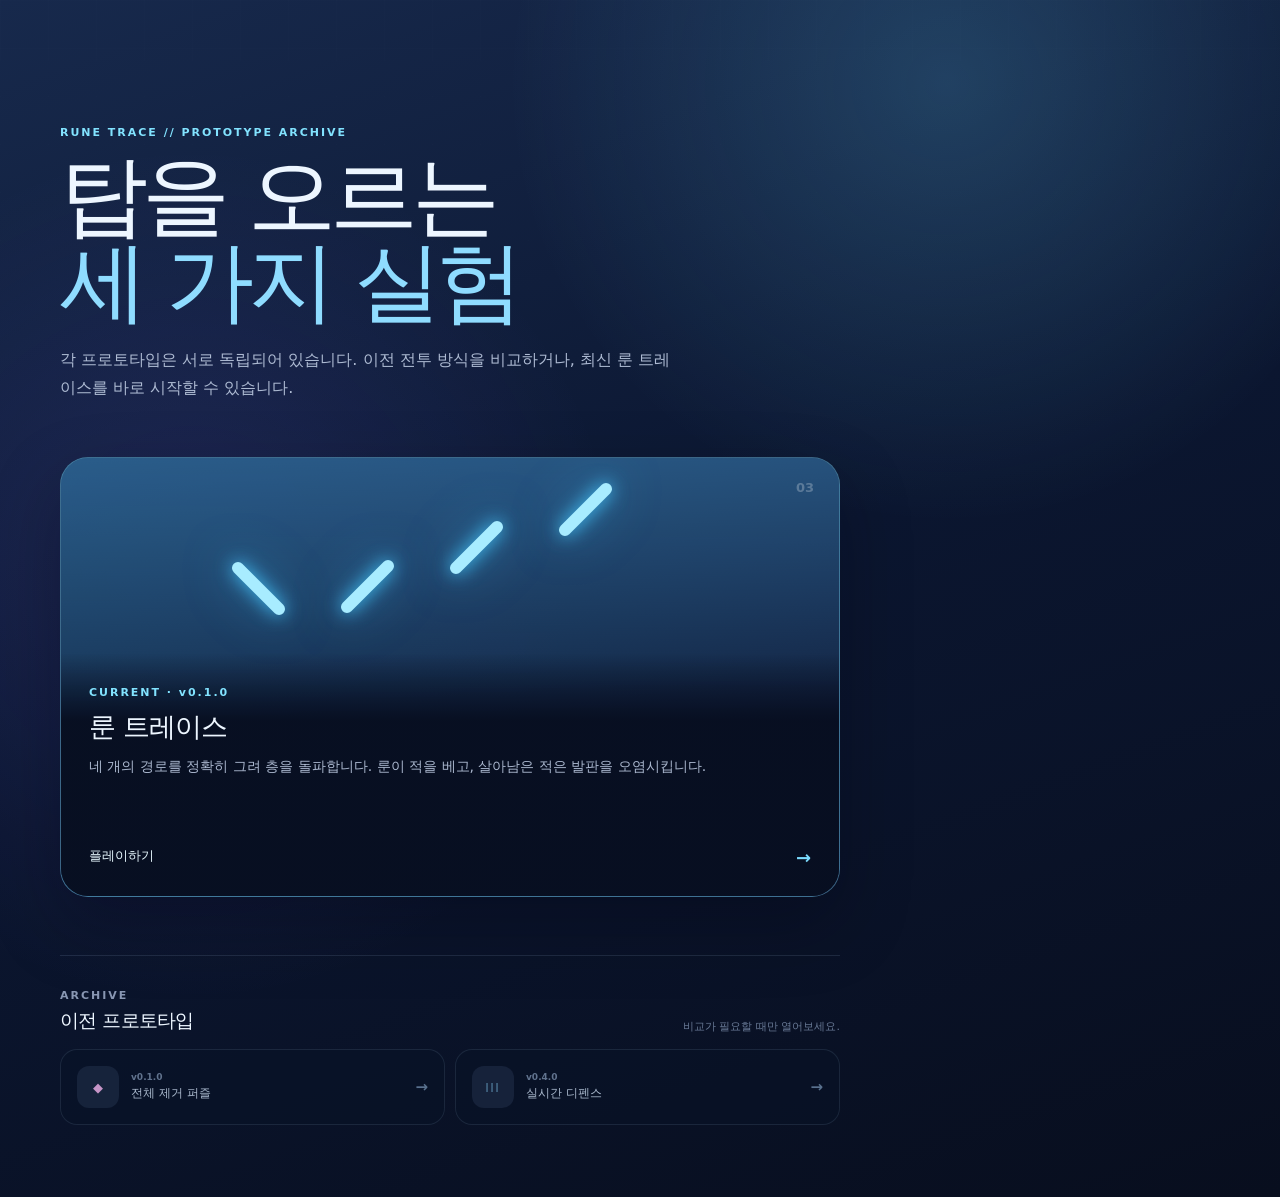
==== index.html @ 78341d70 "Implement v0.1.0 abilities and moving bosses" ====
<!doctype html>
<html lang="ko">
<head>
  <meta charset="utf-8">
  <meta name="viewport" content="width=device-width, initial-scale=1">
  <meta name="theme-color" content="#111b34">
  <title>룬 트레이스 — 프로토타입 허브</title>
  <link rel="stylesheet" href="./hub.css?v=1">
</head>
<body>
  <main class="hub">
    <header class="hero">
      <p class="eyebrow">RUNE TRACE // PROTOTYPE ARCHIVE</p>
      <h1>탑을 오르는<br><em>세 가지 실험</em></h1>
      <p class="intro">각 프로토타입은 서로 독립되어 있습니다. 이전 전투 방식을 비교하거나, 최신 룬 트레이스를 바로 시작할 수 있습니다.</p>
    </header>

    <section class="current-prototype" aria-label="현재 프로토타입">
      <a class="prototype-card is-current" href="./rune-trace/index.html">
        <span class="card-number">03</span>
        <div class="card-art rune-art" aria-hidden="true">
          <i></i><i></i><i></i><i></i>
        </div>
        <div class="card-copy">
          <span class="status">CURRENT · v0.1.0</span>
          <h2>룬 트레이스</h2>
          <p>네 개의 경로를 정확히 그려 층을 돌파합니다. 룬이 적을 베고, 살아남은 적은 발판을 오염시킵니다.</p>
          <strong>플레이하기 <b>→</b></strong>
        </div>
      </a>
    </section>

    <section class="archive-section" aria-label="이전 프로토타입 보관함">
      <div class="archive-heading">
        <div>
          <span class="status archived">ARCHIVE</span>
          <h2>이전 프로토타입</h2>
        </div>
        <p>비교가 필요할 때만 열어보세요.</p>
      </div>
      <div class="archive-list">
        <a class="archive-card" href="./archive/clear-all-v0.1.0/index.html">
          <span class="archive-icon clear-icon" aria-hidden="true">◆</span>
          <div>
            <small>v0.1.0</small>
            <strong>전체 제거 퍼즐</strong>
          </div>
          <b>→</b>
        </a>
        <a class="archive-card" href="./archive/realtime-defense-v0.4.0/index.html">
          <span class="archive-icon defense-icon" aria-hidden="true">|||</span>
          <div>
            <small>v0.4.0</small>
            <strong>실시간 디펜스</strong>
          </div>
          <b>→</b>
        </a>
      </div>
    </section>
  </main>
</body>
</html>
---- hub.css ----
:root {
  color-scheme: dark;
  font-family: "Pretendard", "Noto Sans KR", system-ui, sans-serif;
  background: #0a1225;
  color: #edf6ff;
  font-synthesis: none;
}

* {
  box-sizing: border-box;
}

body {
  min-width: 320px;
  min-height: 100vh;
  margin: 0;
  background:
    radial-gradient(circle at 74% 7%, rgba(103, 210, 255, .19), transparent 30%),
    radial-gradient(circle at 15% 48%, rgba(125, 101, 255, .13), transparent 34%),
    linear-gradient(160deg, #17294c 0%, #0b1630 50%, #080e1e 100%);
}

body::before {
  position: fixed;
  inset: 0;
  pointer-events: none;
  content: "";
  opacity: .38;
  background-image:
    linear-gradient(rgba(255,255,255,.025) 1px, transparent 1px),
    linear-gradient(90deg, rgba(255,255,255,.025) 1px, transparent 1px);
  background-size: 48px 48px;
  mask-image: linear-gradient(to bottom, black, transparent 80%);
}

.hub {
  position: relative;
  width: min(1160px, calc(100% - 40px));
  margin: 0 auto;
  padding: clamp(58px, 9vw, 118px) 0 72px;
}

.hero {
  max-width: 760px;
  margin-bottom: 54px;
}

.eyebrow,
.status {
  color: #82e3ff;
  font-size: 11px;
  font-weight: 900;
  letter-spacing: .18em;
}

h1 {
  margin: 14px 0 20px;
  font-size: clamp(44px, 8vw, 88px);
  line-height: .98;
  letter-spacing: -.07em;
}

h1 em {
  color: #8fdcff;
  font-style: normal;
}

.intro {
  max-width: 620px;
  margin: 0;
  color: #adbad2;
  font-size: 16px;
  line-height: 1.8;
}

.current-prototype {
  width: min(100%, 780px);
}

.prototype-card {
  position: relative;
  display: flex;
  min-height: 440px;
  overflow: hidden;
  border: 1px solid rgba(184, 222, 255, .15);
  border-radius: 28px;
  color: inherit;
  text-decoration: none;
  background: rgba(15, 28, 55, .76);
  box-shadow: 0 28px 70px rgba(0, 5, 18, .28);
  transition: transform .24s ease, border-color .24s ease, background .24s ease;
}

.prototype-card:hover,
.prototype-card:focus-visible {
  z-index: 2;
  outline: none;
  border-color: rgba(131, 224, 255, .7);
  background: rgba(22, 42, 76, .96);
  transform: translateY(-7px);
}

.prototype-card.is-current {
  border-color: rgba(129, 221, 255, .38);
  background: linear-gradient(150deg, rgba(27, 66, 101, .92), rgba(17, 27, 57, .92));
}

.card-number {
  position: absolute;
  top: 22px;
  right: 25px;
  z-index: 2;
  color: rgba(255,255,255,.25);
  font-size: 13px;
  font-weight: 900;
}

.card-art {
  position: absolute;
  inset: 0 0 42% 0;
  background: linear-gradient(180deg, rgba(65, 138, 198, .4), transparent);
}

.card-copy {
  position: relative;
  z-index: 2;
  align-self: flex-end;
  width: 100%;
  padding: 28px;
  background: linear-gradient(transparent, rgba(7, 14, 32, .96) 28%);
}

.status.archived {
  color: #8997b3;
}

.card-copy h2 {
  margin: 9px 0 10px;
  font-size: 27px;
  letter-spacing: -.04em;
}

.card-copy p {
  min-height: 68px;
  margin: 0 0 24px;
  color: #aab7ce;
  font-size: 14px;
  line-height: 1.65;
}

.card-copy strong {
  display: flex;
  justify-content: space-between;
  color: #e8f9ff;
  font-size: 13px;
}

.card-copy b {
  color: #7bdcff;
  font-size: 18px;
}

.archive-section {
  width: min(100%, 780px);
  margin-top: 58px;
  padding-top: 28px;
  border-top: 1px solid rgba(184, 222, 255, .12);
}

.archive-heading {
  display: flex;
  justify-content: space-between;
  align-items: end;
  margin-bottom: 15px;
}

.archive-heading h2 {
  margin: 5px 0 0;
  font-size: 19px;
  letter-spacing: -.04em;
}

.archive-heading p {
  margin: 0;
  color: #687995;
  font-size: 11px;
}

.archive-list {
  display: grid;
  grid-template-columns: repeat(2, 1fr);
  gap: 10px;
}

.archive-card {
  display: grid;
  grid-template-columns: 42px 1fr auto;
  align-items: center;
  gap: 12px;
  min-height: 76px;
  padding: 12px 16px;
  border: 1px solid rgba(184, 222, 255, .1);
  border-radius: 17px;
  color: #9aabc2;
  text-decoration: none;
  background: rgba(9, 19, 39, .55);
  transition: border-color .18s ease, background .18s ease;
}

.archive-card:hover,
.archive-card:focus-visible {
  outline: none;
  border-color: rgba(143, 213, 244, .34);
  background: rgba(17, 33, 60, .75);
}

.archive-icon {
  display: grid;
  width: 42px;
  aspect-ratio: 1;
  border-radius: 12px;
  place-items: center;
  color: #a4b6cc;
  font-size: 13px;
  background: rgba(89, 112, 148, .18);
}

.clear-icon {
  color: #c695c7;
}

.defense-icon {
  color: #77b8dd;
  font-size: 9px;
  letter-spacing: 2px;
}

.archive-card div {
  display: flex;
  flex-direction: column;
  gap: 3px;
}

.archive-card small {
  color: #61738e;
  font-size: 9px;
  font-weight: 800;
}

.archive-card strong {
  color: #aab9cd;
  font-size: 12px;
}

.archive-card > b {
  color: #59718e;
  font-size: 15px;
}

.rune-art i {
  position: absolute;
  width: 70px;
  height: 12px;
  border-radius: 20px;
  background: #a8ecff;
  box-shadow: 0 0 18px #45c7ff, 0 0 48px rgba(70, 198, 255, .55);
  transform-origin: 6px center;
}

.rune-art i:nth-child(1) { left: 22%; top: 41%; transform: rotate(45deg); }
.rune-art i:nth-child(2) { left: 36%; top: 56%; transform: rotate(-45deg); }
.rune-art i:nth-child(3) { left: 50%; top: 41%; transform: rotate(-45deg); }
.rune-art i:nth-child(4) { left: 64%; top: 26%; transform: rotate(-45deg); }

.clear-art {
  display: grid;
  grid-template-columns: repeat(3, 52px);
  place-content: center;
  gap: 10px;
}

.clear-art i {
  aspect-ratio: 1;
  border-radius: 15px;
  background: linear-gradient(145deg, #ff8d78, #814f8f);
  box-shadow: inset 0 1px 7px rgba(255,255,255,.5), 0 9px 25px rgba(1,4,14,.3);
}

.clear-art i:nth-child(2),
.clear-art i:nth-child(4),
.clear-art i:nth-child(6) {
  background: linear-gradient(145deg, #75d9ff, #4165af);
}

.defense-art i {
  position: absolute;
  bottom: 16%;
  width: 36px;
  border-radius: 50% 50% 12px 12px;
  background: linear-gradient(#ffcf72, #ef685f);
  box-shadow: 0 0 20px rgba(255, 123, 94, .45);
}

.defense-art i:nth-child(1) { left: 12%; height: 64px; }
.defense-art i:nth-child(2) { left: 30%; height: 102px; background: linear-gradient(#79ddff, #536ee7); }
.defense-art i:nth-child(3) { left: 48%; height: 78px; }
.defense-art i:nth-child(4) { left: 66%; height: 126px; background: linear-gradient(#79ddff, #536ee7); }
.defense-art i:nth-child(5) { left: 84%; height: 92px; }

@media (max-width: 820px) {
  .prototype-card {
    min-height: 360px;
  }

  .card-copy p {
    min-height: 0;
  }

  .archive-list {
    grid-template-columns: 1fr;
  }
}

@media (max-width: 480px) {
  .hub {
    width: min(100% - 24px, 1160px);
    padding-top: 42px;
  }

  .hero {
    margin-bottom: 34px;
  }

  .prototype-card {
    border-radius: 22px;
  }

  .archive-section {
    margin-top: 38px;
  }

  .archive-heading p {
    display: none;
  }
}
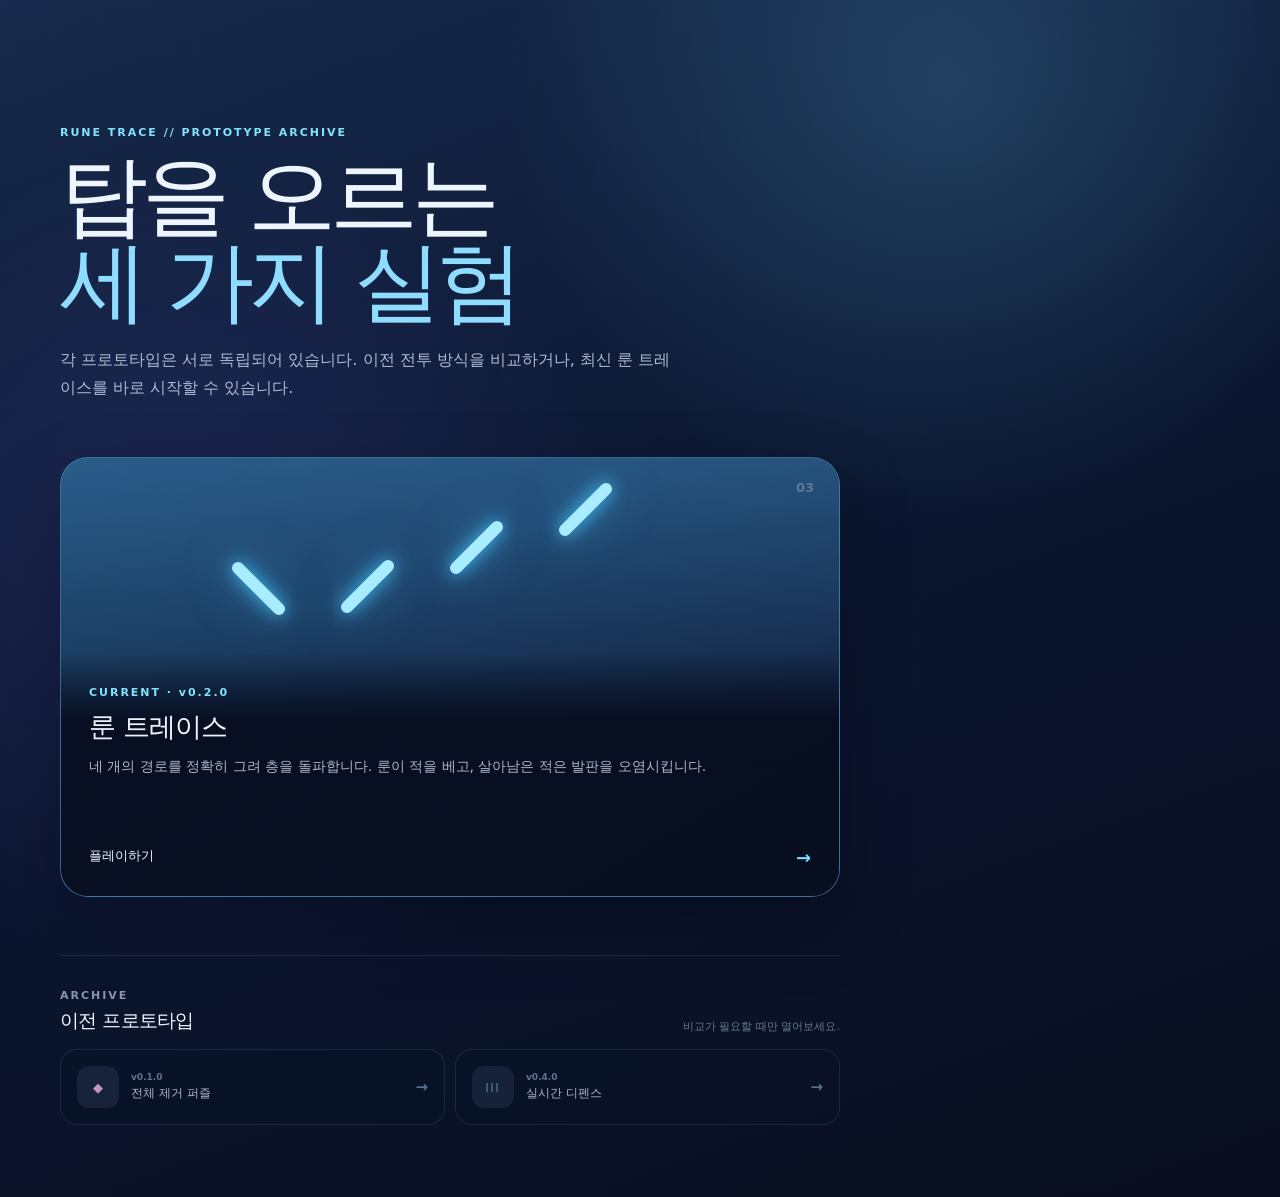
==== commit 4aa6541f: "Implement v0.2.0 UI QA and compressed analytics" ====
--- a/index.html
+++ b/index.html
@@ -5,7 +5,7 @@
   <meta name="viewport" content="width=device-width, initial-scale=1">
   <meta name="theme-color" content="#111b34">
   <title>룬 트레이스 — 프로토타입 허브</title>
-  <link rel="stylesheet" href="./hub.css?v=1">
+  <link rel="stylesheet" href="./hub.css?v=0.2.0">
 </head>
 <body>
   <main class="hub">
@@ -22,7 +22,7 @@
           <i></i><i></i><i></i><i></i>
         </div>
         <div class="card-copy">
-          <span class="status">CURRENT · v0.1.0</span>
+          <span class="status">CURRENT · v0.2.0</span>
           <h2>룬 트레이스</h2>
           <p>네 개의 경로를 정확히 그려 층을 돌파합니다. 룬이 적을 베고, 살아남은 적은 발판을 오염시킵니다.</p>
           <strong>플레이하기 <b>→</b></strong>
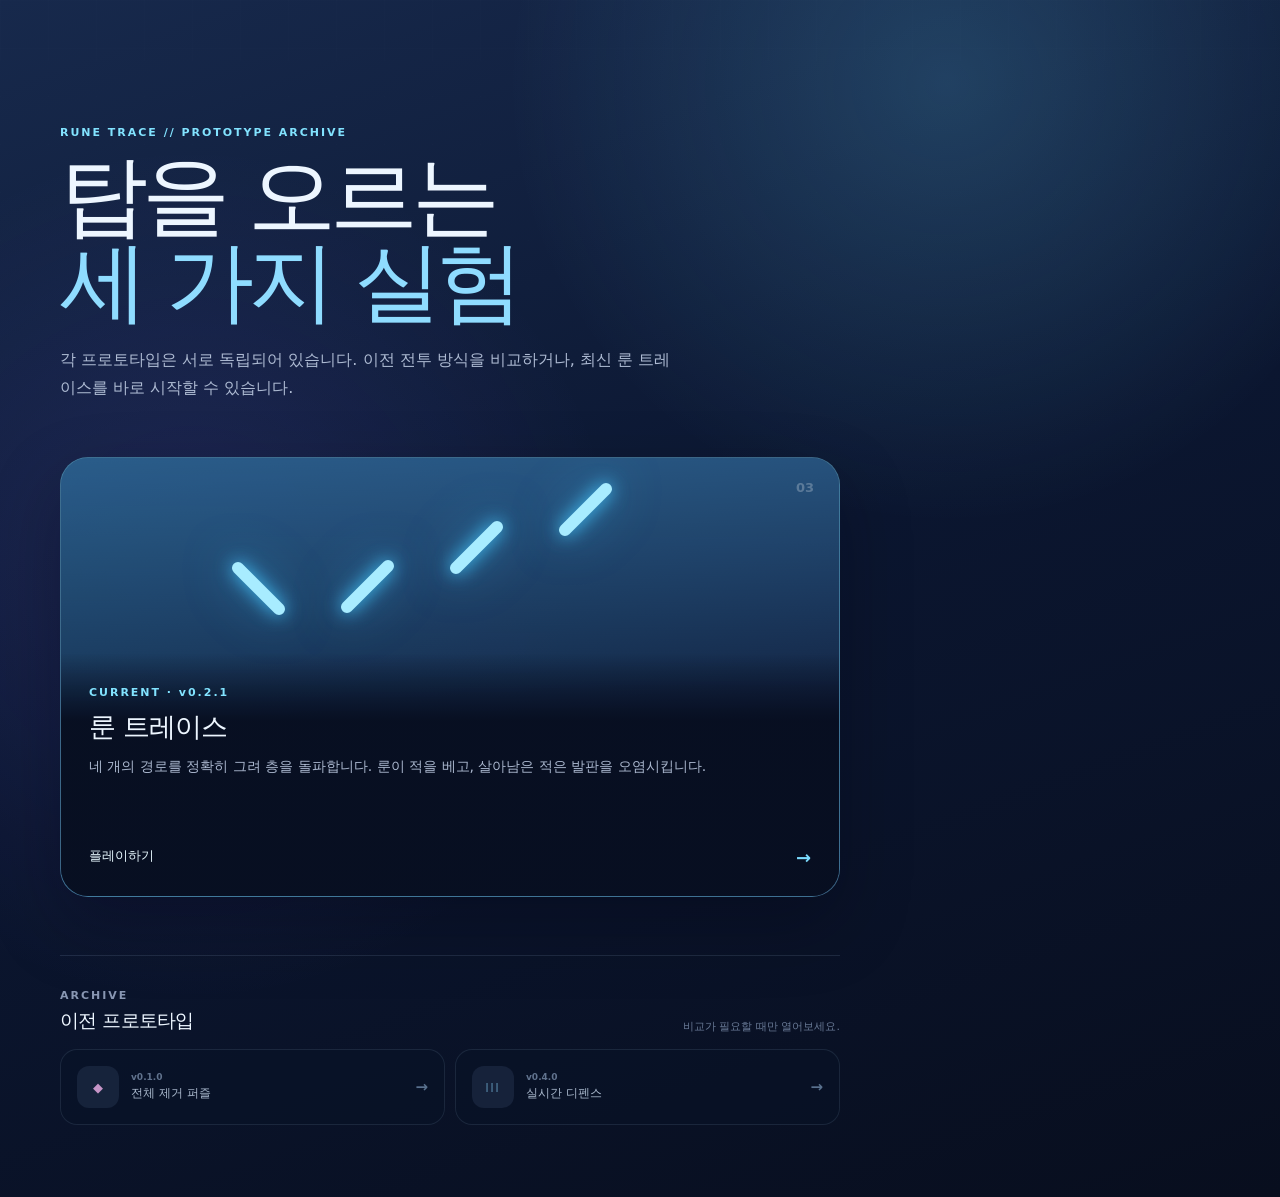
==== commit 177e060d: "Fix v0.2.1 QA flows and session exit analytics" ====
--- a/index.html
+++ b/index.html
@@ -5,7 +5,7 @@
   <meta name="viewport" content="width=device-width, initial-scale=1">
   <meta name="theme-color" content="#111b34">
   <title>룬 트레이스 — 프로토타입 허브</title>
-  <link rel="stylesheet" href="./hub.css?v=0.2.0">
+  <link rel="stylesheet" href="./hub.css?v=0.2.1">
 </head>
 <body>
   <main class="hub">
@@ -22,7 +22,7 @@
           <i></i><i></i><i></i><i></i>
         </div>
         <div class="card-copy">
-          <span class="status">CURRENT · v0.2.0</span>
+          <span class="status">CURRENT · v0.2.1</span>
           <h2>룬 트레이스</h2>
           <p>네 개의 경로를 정확히 그려 층을 돌파합니다. 룬이 적을 베고, 살아남은 적은 발판을 오염시킵니다.</p>
           <strong>플레이하기 <b>→</b></strong>
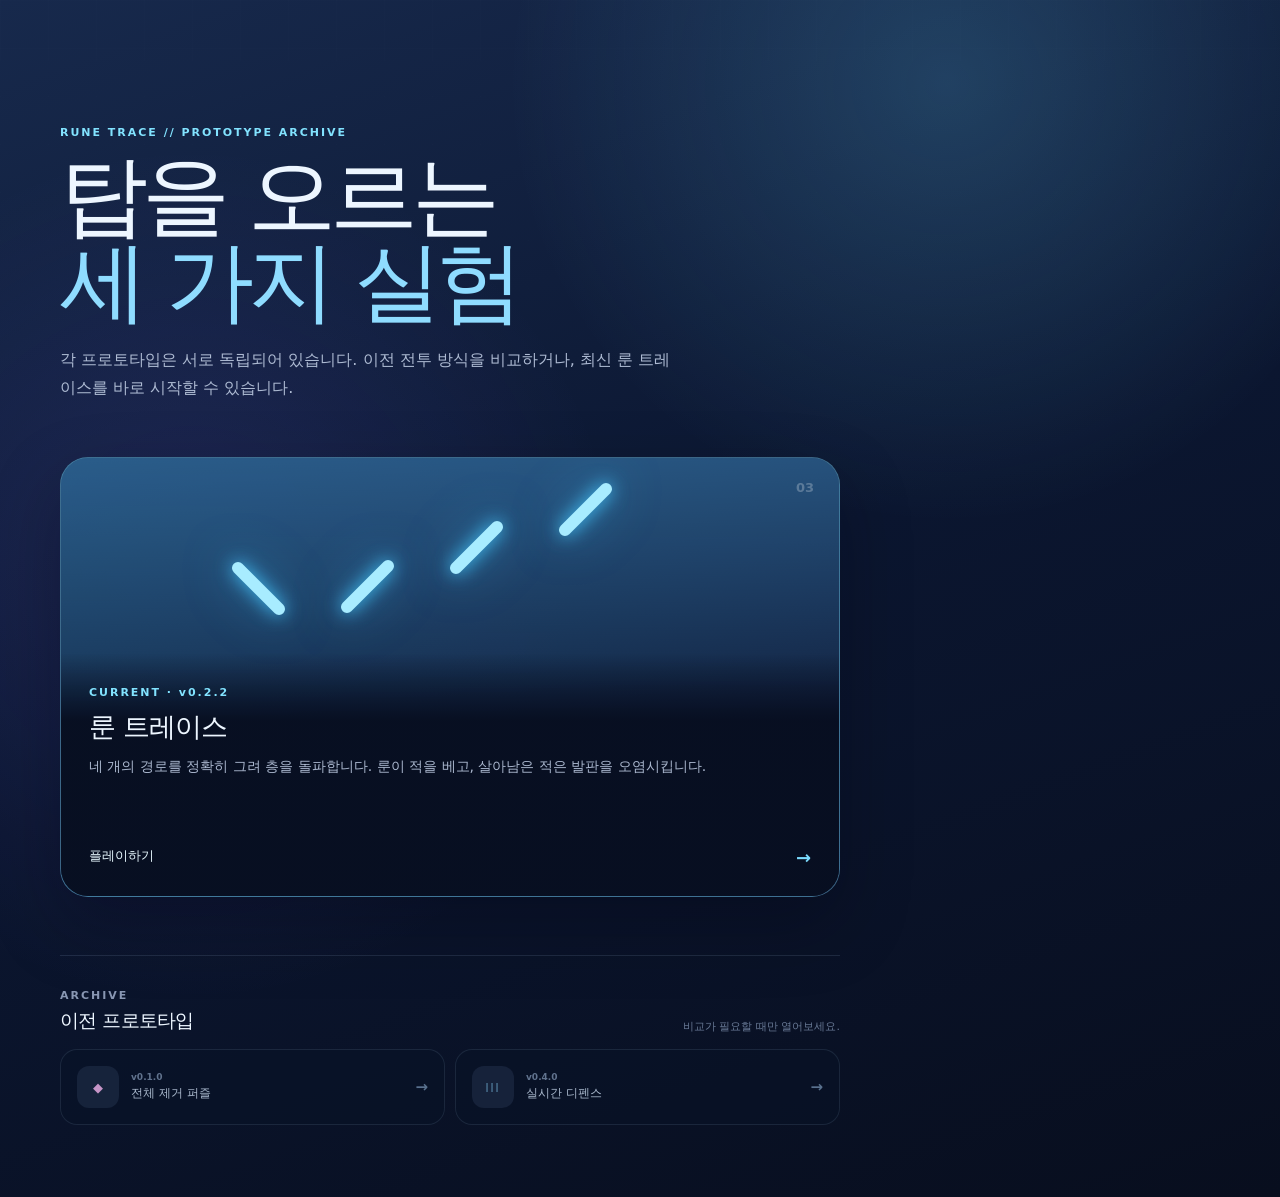
==== commit 6f783560: "Fix level-up selection and enlarge desktop board" ====
--- a/index.html
+++ b/index.html
@@ -5,7 +5,7 @@
   <meta name="viewport" content="width=device-width, initial-scale=1">
   <meta name="theme-color" content="#111b34">
   <title>룬 트레이스 — 프로토타입 허브</title>
-  <link rel="stylesheet" href="./hub.css?v=0.2.1">
+  <link rel="stylesheet" href="./hub.css?v=0.2.2">
 </head>
 <body>
   <main class="hub">
@@ -22,7 +22,7 @@
           <i></i><i></i><i></i><i></i>
         </div>
         <div class="card-copy">
-          <span class="status">CURRENT · v0.2.1</span>
+          <span class="status">CURRENT · v0.2.2</span>
           <h2>룬 트레이스</h2>
           <p>네 개의 경로를 정확히 그려 층을 돌파합니다. 룬이 적을 베고, 살아남은 적은 발판을 오염시킵니다.</p>
           <strong>플레이하기 <b>→</b></strong>
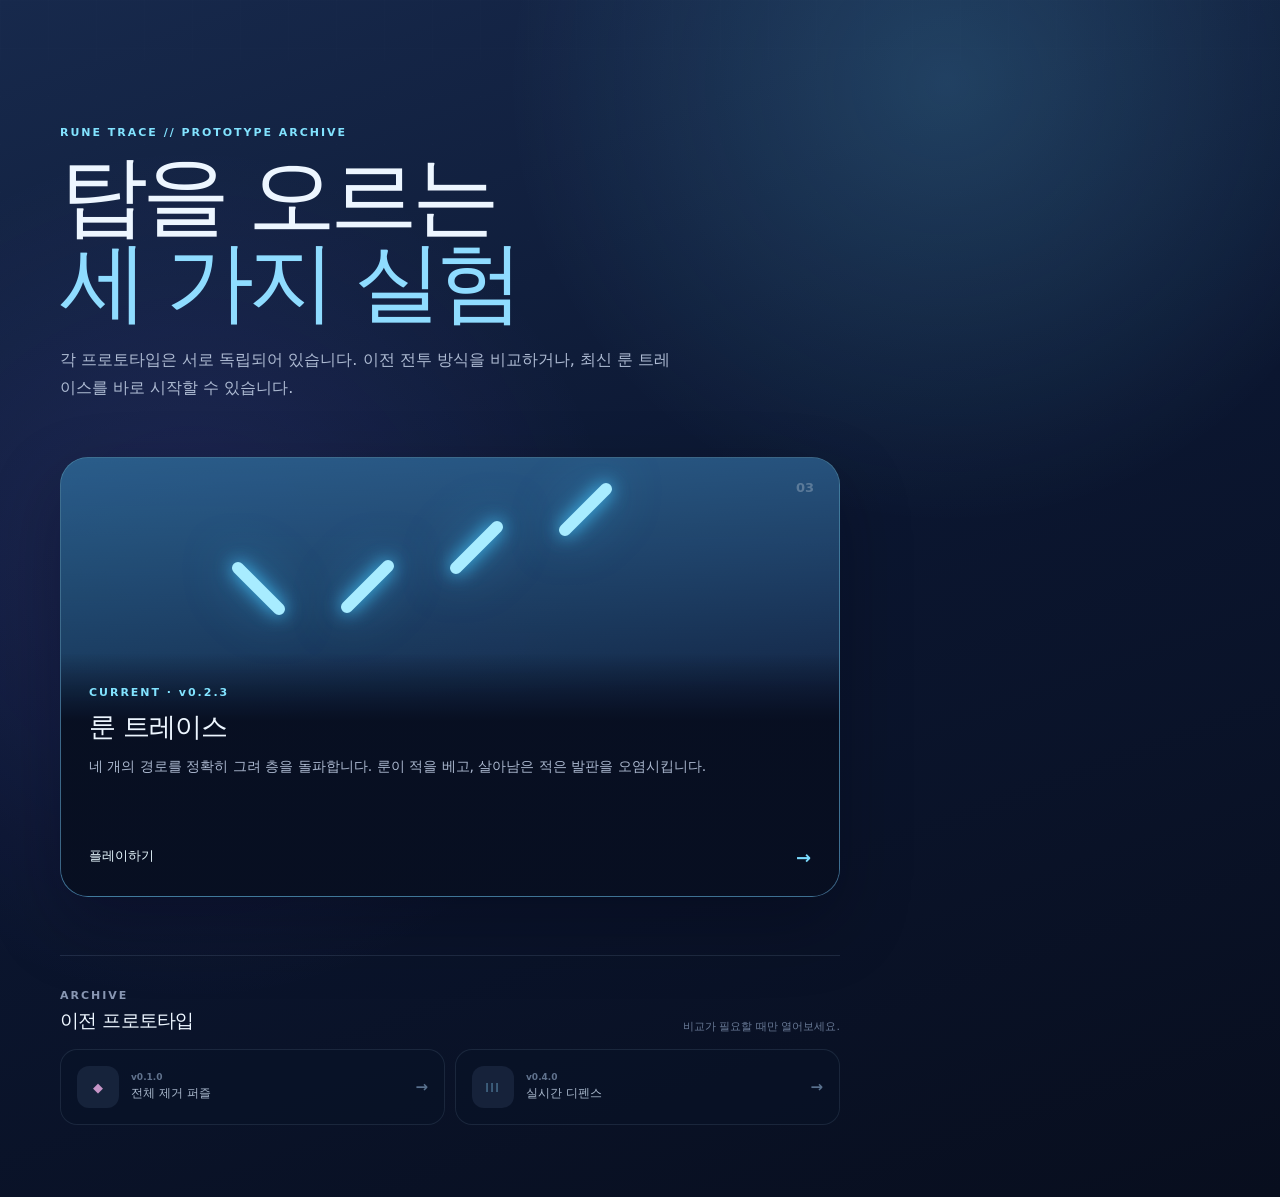
==== commit d18187b5: "Stabilize desktop board and QA panel layout" ====
--- a/index.html
+++ b/index.html
@@ -5,7 +5,7 @@
   <meta name="viewport" content="width=device-width, initial-scale=1">
   <meta name="theme-color" content="#111b34">
   <title>룬 트레이스 — 프로토타입 허브</title>
-  <link rel="stylesheet" href="./hub.css?v=0.2.2">
+  <link rel="stylesheet" href="./hub.css?v=0.2.3">
 </head>
 <body>
   <main class="hub">
@@ -22,7 +22,7 @@
           <i></i><i></i><i></i><i></i>
         </div>
         <div class="card-copy">
-          <span class="status">CURRENT · v0.2.2</span>
+          <span class="status">CURRENT · v0.2.3</span>
           <h2>룬 트레이스</h2>
           <p>네 개의 경로를 정확히 그려 층을 돌파합니다. 룬이 적을 베고, 살아남은 적은 발판을 오염시킵니다.</p>
           <strong>플레이하기 <b>→</b></strong>
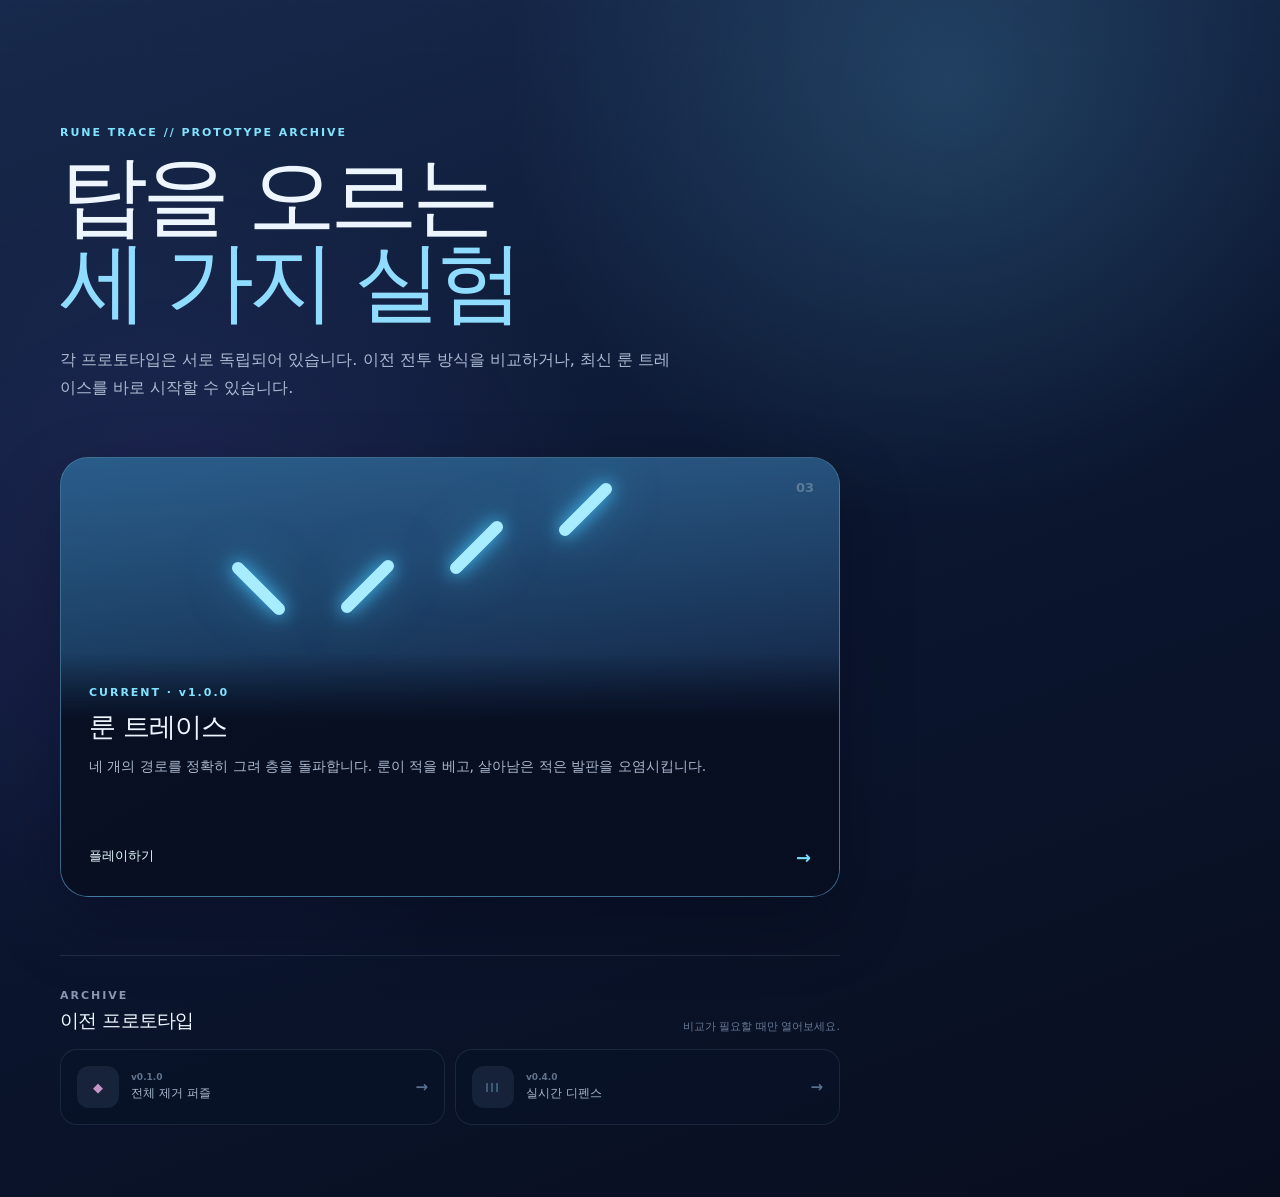
==== commit d2f02eab: "Implement v1.0.0 boss mechanics and remove tools" ====
--- a/index.html
+++ b/index.html
@@ -5,7 +5,7 @@
   <meta name="viewport" content="width=device-width, initial-scale=1">
   <meta name="theme-color" content="#111b34">
   <title>룬 트레이스 — 프로토타입 허브</title>
-  <link rel="stylesheet" href="./hub.css?v=0.2.3">
+  <link rel="stylesheet" href="./hub.css?v=1.0.0">
 </head>
 <body>
   <main class="hub">
@@ -22,7 +22,7 @@
           <i></i><i></i><i></i><i></i>
         </div>
         <div class="card-copy">
-          <span class="status">CURRENT · v0.2.3</span>
+          <span class="status">CURRENT · v1.0.0</span>
           <h2>룬 트레이스</h2>
           <p>네 개의 경로를 정확히 그려 층을 돌파합니다. 룬이 적을 베고, 살아남은 적은 발판을 오염시킵니다.</p>
           <strong>플레이하기 <b>→</b></strong>
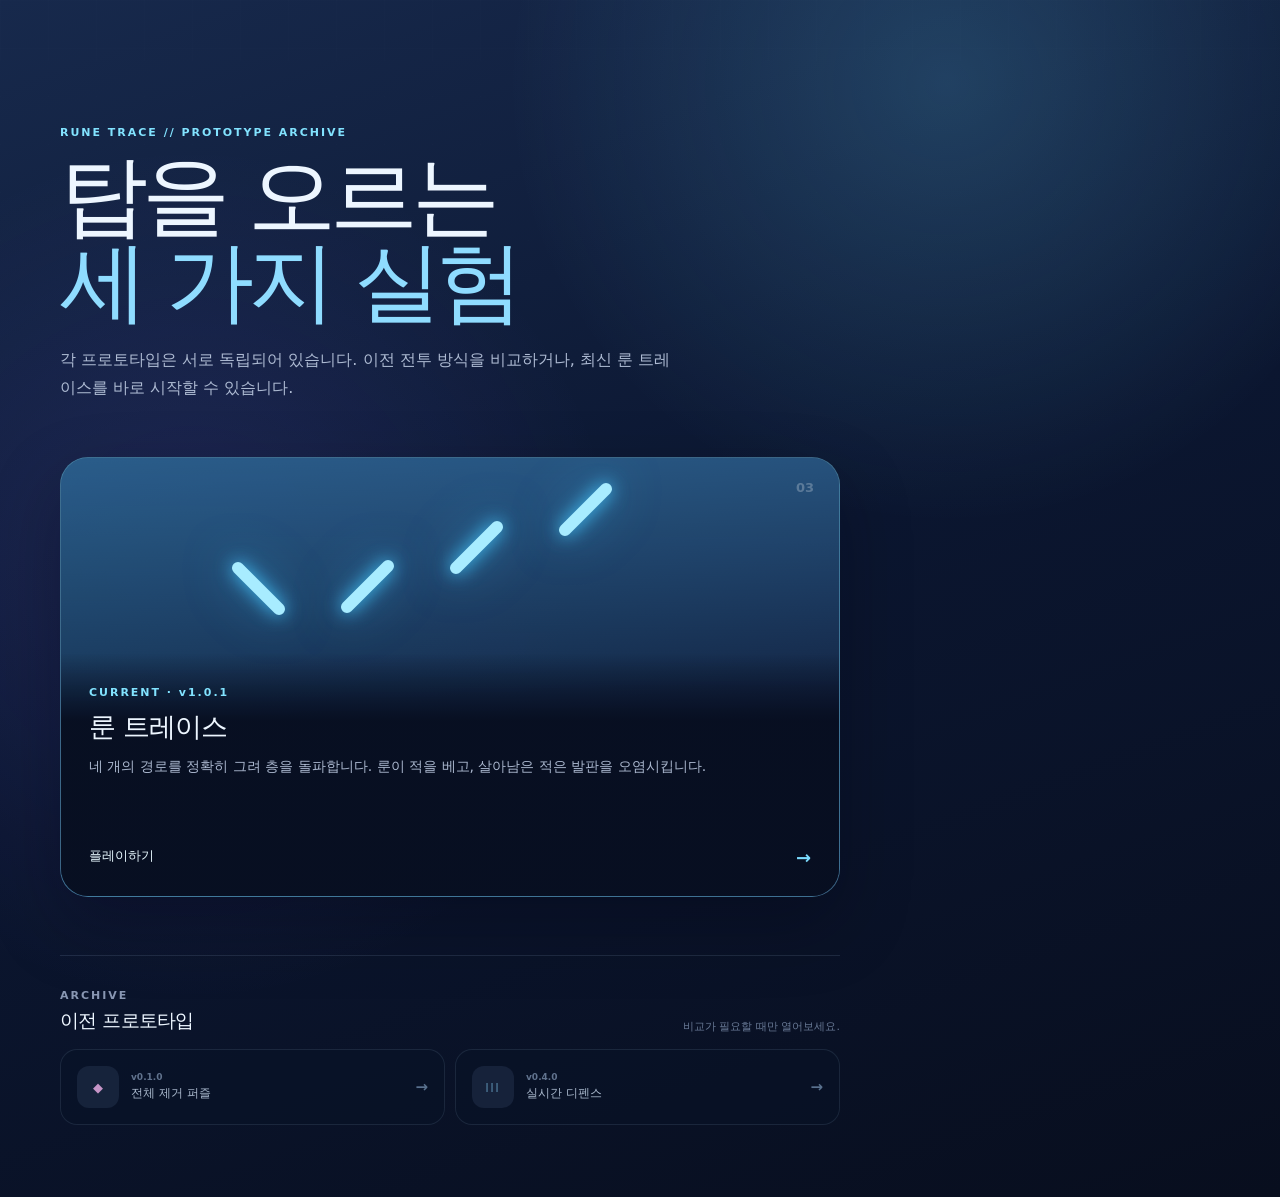
==== commit 6ccb4d58: "a" ====
--- a/index.html
+++ b/index.html
@@ -3,9 +3,13 @@
 <head>
   <meta charset="utf-8">
   <meta name="viewport" content="width=device-width, initial-scale=1">
+  <meta
+  name="automation-api"
+  content="Append ?test=1 to the URL and use window.RuneTraceTest"
+>
   <meta name="theme-color" content="#111b34">
   <title>룬 트레이스 — 프로토타입 허브</title>
-  <link rel="stylesheet" href="./hub.css?v=1.0.0">
+  <link rel="stylesheet" href="./hub.css?v=1.0.1">
 </head>
 <body>
   <main class="hub">
@@ -22,7 +26,7 @@
           <i></i><i></i><i></i><i></i>
         </div>
         <div class="card-copy">
-          <span class="status">CURRENT · v1.0.0</span>
+          <span class="status">CURRENT · v1.0.1</span>
           <h2>룬 트레이스</h2>
           <p>네 개의 경로를 정확히 그려 층을 돌파합니다. 룬이 적을 베고, 살아남은 적은 발판을 오염시킵니다.</p>
           <strong>플레이하기 <b>→</b></strong>
